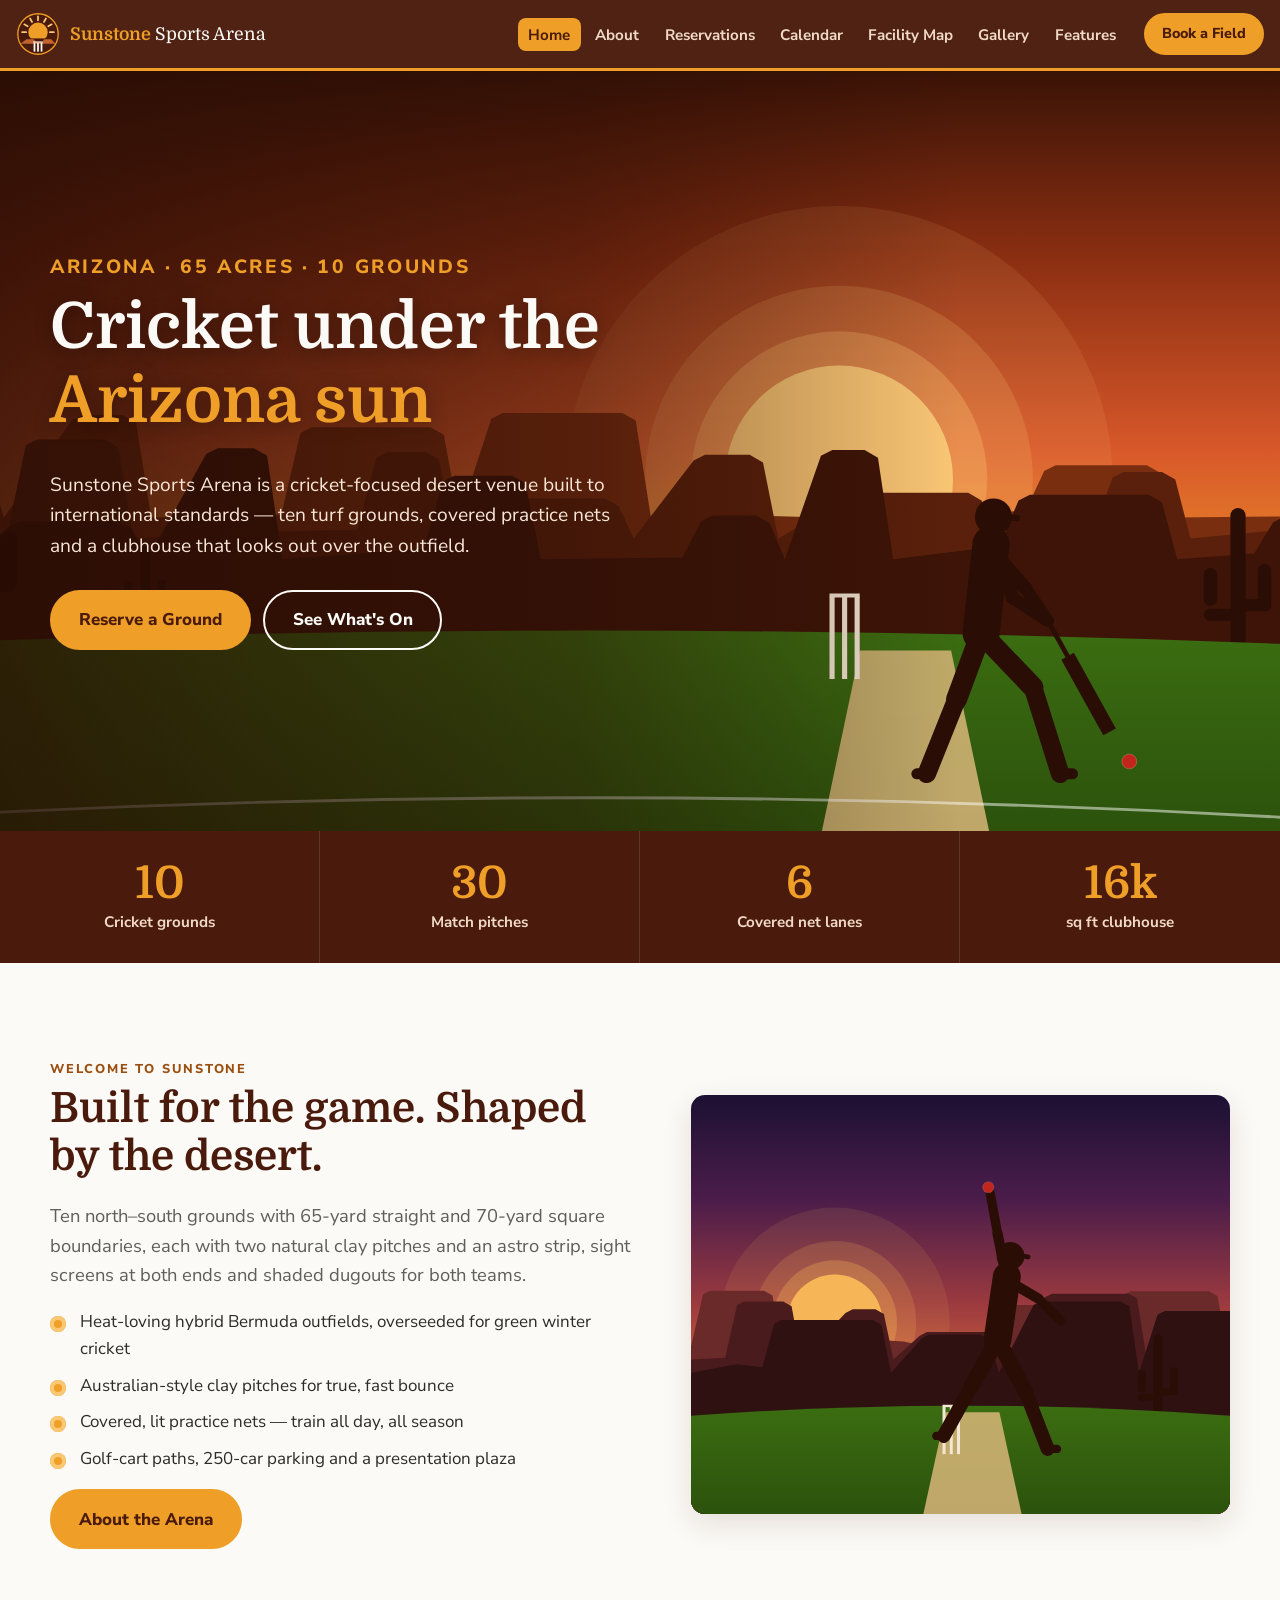
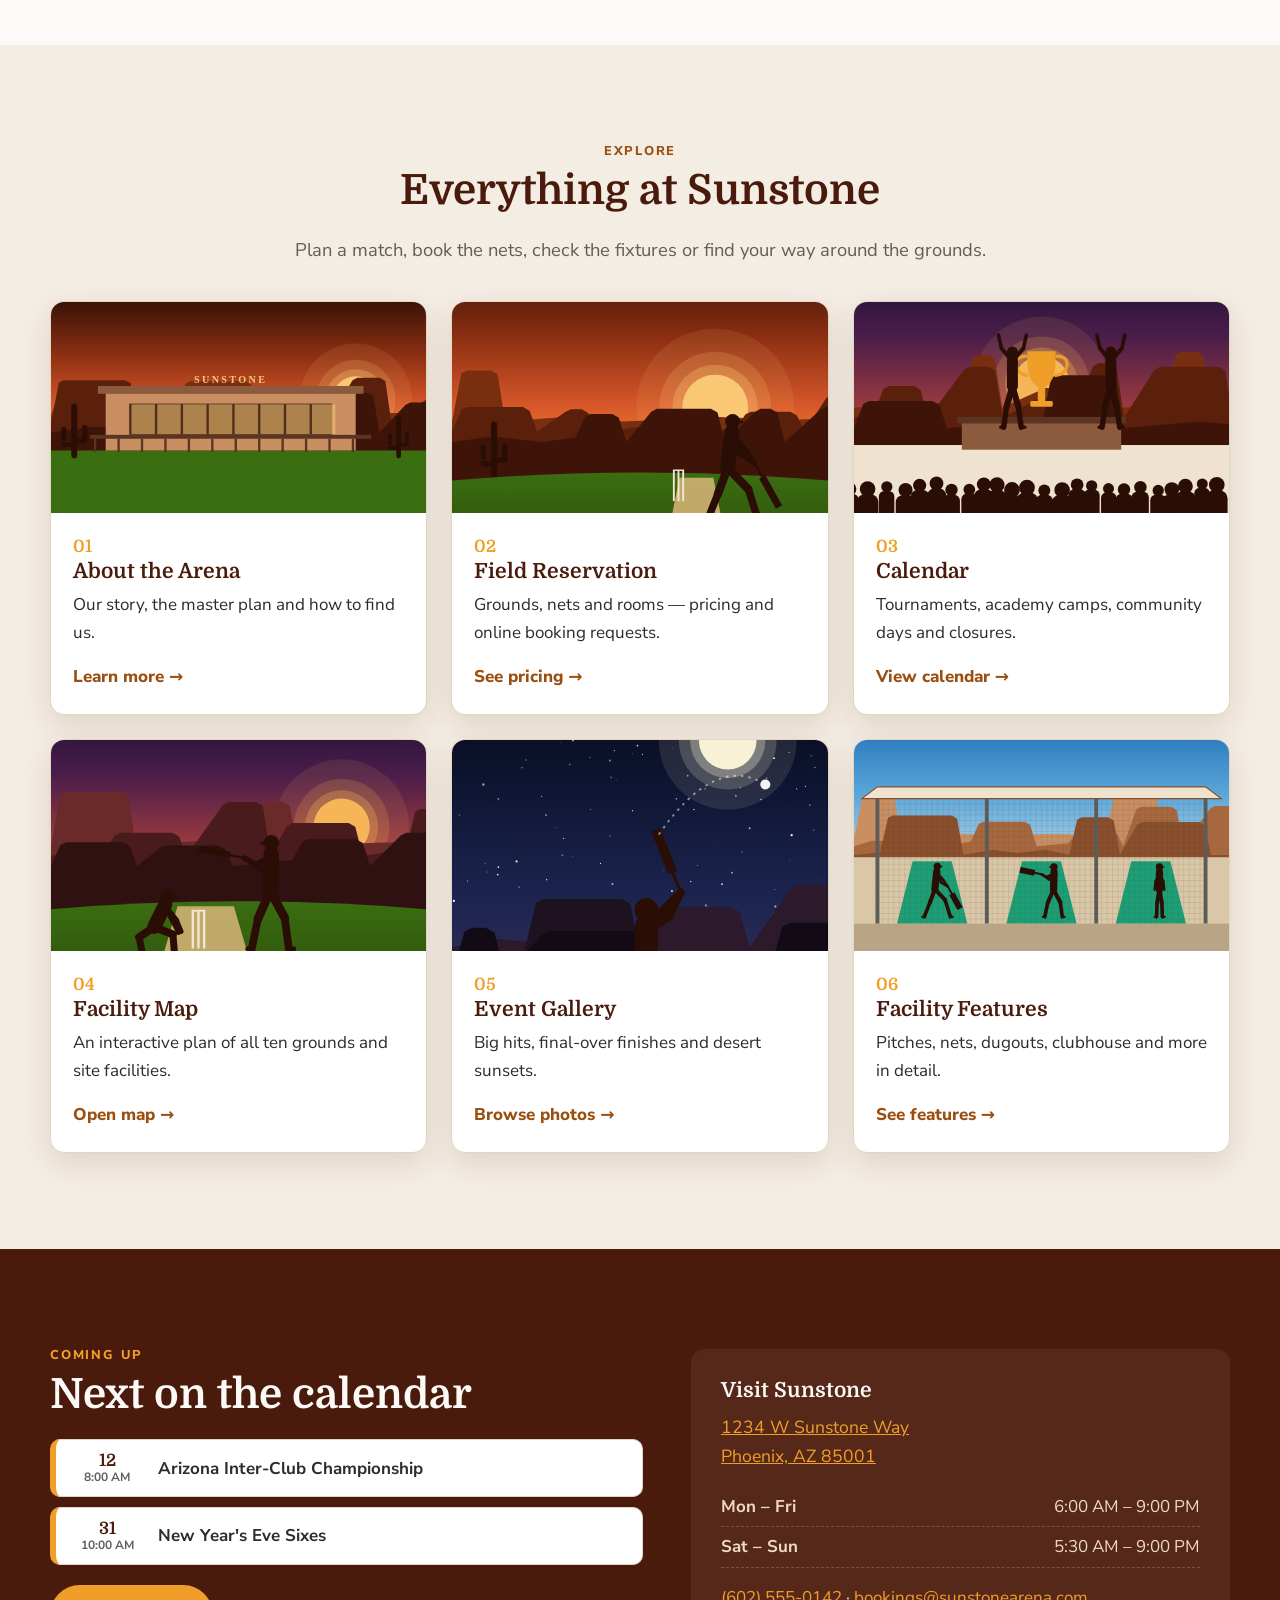
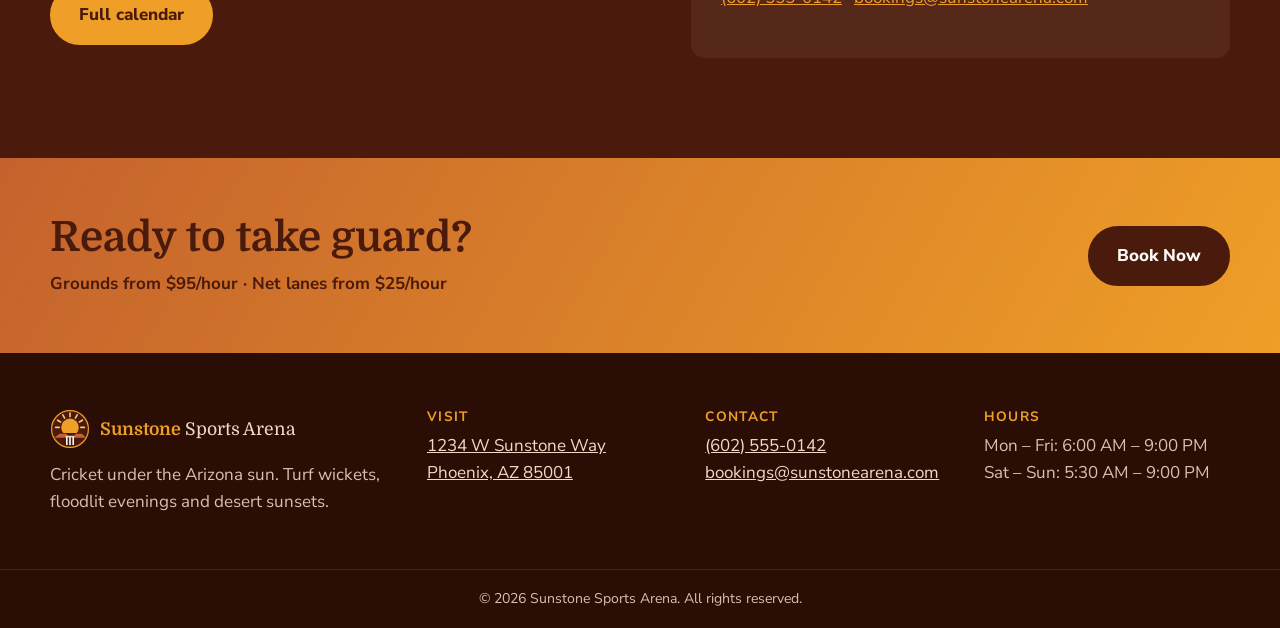
==== index.html @ adb74327 "Build Sunstone Sports Arena website Static multi-page site with a classic Arizona theme and cricket " ====
<!doctype html>
<html lang="en">
<head>
  <meta charset="utf-8">
  <meta name="viewport" content="width=device-width, initial-scale=1">
  <title>Sunstone Sports Arena | Cricket in Arizona</title>
  <meta name="description" content="Sunstone Sports Arena — a 65-acre, cricket-focused sports venue in Arizona with ten grounds, covered practice nets and a desert-modern clubhouse.">
  <link rel="icon" href="images/logo.svg" type="image/svg+xml">
  <link rel="preconnect" href="https://fonts.googleapis.com">
  <link rel="preconnect" href="https://fonts.gstatic.com" crossorigin>
  <link href="https://fonts.googleapis.com/css2?family=Domine:wght@400..700&family=Nunito+Sans:wght@400;600;700;800&display=swap" rel="stylesheet">
  <link rel="stylesheet" href="css/styles.css">
</head>
<body>
  <header id="site-header"></header>

  <main>
    <section class="hero">
      <img class="hero-art" src="images/hero-batter.svg" alt="A batter plays a cover drive at sunset in front of Arizona mesas and saguaro cacti">
      <div class="container">
        <p class="eyebrow" style="color:var(--sun)">Arizona · 65 acres · 10 grounds</p>
        <h1>Cricket under the <span>Arizona sun</span></h1>
        <p>Sunstone Sports Arena is a cricket-focused desert venue built to international standards — ten turf grounds, covered practice nets and a clubhouse that looks out over the outfield.</p>
        <div class="actions">
          <a class="btn" href="reservations.html#book">Reserve a Ground</a>
          <a class="btn btn-outline" href="calendar.html">See What's On</a>
        </div>
      </div>
    </section>

    <div class="stats">
      <div class="stat"><b>10</b><span>Cricket grounds</span></div>
      <div class="stat"><b>30</b><span>Match pitches</span></div>
      <div class="stat"><b>6</b><span>Covered net lanes</span></div>
      <div class="stat"><b>16k</b><span>sq ft clubhouse</span></div>
    </div>

    <section class="section">
      <div class="container split">
        <div class="reveal">
          <p class="eyebrow">Welcome to Sunstone</p>
          <h2>Built for the game. Shaped by the desert.</h2>
          <p class="lead">Ten north–south grounds with 65-yard straight and 70-yard square boundaries, each with two natural clay pitches and an astro strip, sight screens at both ends and shaded dugouts for both teams.</p>
          <ul class="checklist">
            <li>Heat-loving hybrid Bermuda outfields, overseeded for green winter cricket</li>
            <li>Australian-style clay pitches for true, fast bounce</li>
            <li>Covered, lit practice nets — train all day, all season</li>
            <li>Golf-cart paths, 250-car parking and a presentation plaza</li>
          </ul>
          <a class="btn" href="about.html">About the Arena</a>
        </div>
        <img class="rounded-art reveal" src="images/bowler.svg" alt="A fast bowler at the point of delivery against a desert dusk sky">
      </div>
    </section>

    <section class="section alt">
      <div class="container">
        <div class="center">
          <p class="eyebrow">Explore</p>
          <h2>Everything at Sunstone</h2>
          <p class="lead">Plan a match, book the nets, check the fixtures or find your way around the grounds.</p>
        </div>
        <div class="grid grid-3" style="margin-top:36px">
          <a class="card module-card reveal" href="about.html">
            <img class="thumb" src="images/gallery/clubhouse.svg" alt="">
            <div class="body"><span class="num">01</span><h3>About the Arena</h3><p>Our story, the master plan and how to find us.</p><span class="more">Learn more →</span></div>
          </a>
          <a class="card module-card reveal" href="reservations.html">
            <img class="thumb" src="images/gallery/cover-drive.svg" alt="">
            <div class="body"><span class="num">02</span><h3>Field Reservation</h3><p>Grounds, nets and rooms — pricing and online booking requests.</p><span class="more">See pricing →</span></div>
          </a>
          <a class="card module-card reveal" href="calendar.html">
            <img class="thumb" src="images/gallery/trophy.svg" alt="">
            <div class="body"><span class="num">03</span><h3>Calendar</h3><p>Tournaments, academy camps, community days and closures.</p><span class="more">View calendar →</span></div>
          </a>
          <a class="card module-card reveal" href="map.html">
            <img class="thumb" src="images/gallery/keeper.svg" alt="">
            <div class="body"><span class="num">04</span><h3>Facility Map</h3><p>An interactive plan of all ten grounds and site facilities.</p><span class="more">Open map →</span></div>
          </a>
          <a class="card module-card reveal" href="gallery.html">
            <img class="thumb" src="images/gallery/moonlight-six.svg" alt="" style="object-position:center 30%">
            <div class="body"><span class="num">05</span><h3>Event Gallery</h3><p>Big hits, final-over finishes and desert sunsets.</p><span class="more">Browse photos →</span></div>
          </a>
          <a class="card module-card reveal" href="features.html">
            <img class="thumb" src="images/gallery/nets.svg" alt="">
            <div class="body"><span class="num">06</span><h3>Facility Features</h3><p>Pitches, nets, dugouts, clubhouse and more in detail.</p><span class="more">See features →</span></div>
          </a>
        </div>
      </div>
    </section>

    <section class="section dark">
      <div class="container split">
        <div>
          <p class="eyebrow">Coming up</p>
          <h2>Next on the calendar</h2>
          <ul class="event-list" id="upcoming"></ul>
          <p style="margin-top:20px"><a class="btn" href="calendar.html">Full calendar</a></p>
        </div>
        <div class="info-panel" style="background:rgba(255,255,255,.06)">
          <h3>Visit Sunstone</h3>
          <address><a data-site-href="maps" target="_blank" rel="noopener"><span data-site="street"></span><br><span data-site="cityline"></span></a></address>
          <dl data-site="hours"></dl>
          <p style="margin-top:16px"><a data-site-href="phone"><span data-site="phone"></span></a> · <a data-site-href="email"><span data-site="email"></span></a></p>
        </div>
      </div>
    </section>

    <section class="cta-band">
      <div class="container">
        <div><h2>Ready to take guard?</h2><p style="margin:0;font-weight:700">Grounds from $95/hour · Net lanes from $25/hour</p></div>
        <a class="btn" href="reservations.html#book">Book Now</a>
      </div>
    </section>
  </main>

  <footer id="site-footer"></footer>
  <script src="js/site-config.js"></script>
  <script src="js/main.js"></script>
  <script>
    (function () {
      const ul = document.getElementById("upcoming");
      const today = new Date(); today.setHours(0, 0, 0, 0);
      const fmt = (d) => d.toLocaleDateString("en-US", { month: "short" });
      SUNSTONE.events
        .map((e) => ({ ...e, d: new Date(e.date + "T00:00:00") }))
        .filter((e) => e.d >= today && e.type !== "maintenance")
        .sort((a, b) => a.d - b.d)
        .slice(0, 4)
        .forEach((e) => {
          const li = document.createElement("li");
          li.innerHTML = `<div class="date">${e.d.getDate()}<small>${fmt(e.d)}</small></div><div><strong></strong><br><small></small></div>`;
          li.querySelector("strong").textContent = e.title;
          li.querySelector("small:last-child").textContent = e.time;
          ul.appendChild(li);
        });
      if (!ul.children.length) ul.innerHTML = "<li>New fixtures coming soon.</li>";
    })();
  </script>
</body>
</html>
---- css/styles.css ----
/* Sunstone Sports Arena — classic Arizona theme (palette from the master plan) */
:root {
  --adobe: #4A1B0C;      /* deep terracotta */
  --rust: #9A4F10;
  --clay: #C4622D;
  --sun: #EF9F27;        /* desert amber */
  --sun-soft: #FAC775;
  --sand: #F4EDE3;
  --paper: #FBFAF6;
  --line: #E3D5C3;
  --sage: #3B6D11;       /* outfield green */
  --sage-soft: #EAF3DE;
  --turq: #1D9E75;       /* astro / turquoise */
  --sky: #185FA5;
  --ink: #2C2C2A;
  --muted: #5F5E5A;
  --radius: 14px;
  --shadow: 0 10px 30px rgba(74, 27, 12, .12);
  --serif: "Domine", Georgia, serif;
  --sans: "Nunito Sans", system-ui, -apple-system, "Segoe UI", Arial, sans-serif;
}

*, *::before, *::after { box-sizing: border-box; }
html { scroll-behavior: smooth; }
body { margin: 0; font-family: var(--sans); color: var(--ink); background: var(--paper); line-height: 1.6; font-size: 17px; }
img, svg { max-width: 100%; display: block; }
a { color: var(--rust); }
h1, h2, h3, h4 { font-family: var(--serif); color: var(--adobe); line-height: 1.15; margin: 0 0 .5em; }
h1 { font-size: clamp(2.2rem, 5vw, 4rem); }
h2 { font-size: clamp(1.8rem, 3.4vw, 2.6rem); }
h3 { font-size: 1.3rem; }
p { margin: 0 0 1em; }
.sr-only { position: absolute; width: 1px; height: 1px; overflow: hidden; clip: rect(0 0 0 0); white-space: nowrap; }
.container { width: min(1180px, 100% - 32px); margin-inline: auto; }
.section { padding: clamp(56px, 8vw, 96px) 0; }
.section.alt { background: var(--sand); }
.section.dark { background: var(--adobe); color: #F1D9C7; }
.section.dark h2, .section.dark h3 { color: var(--paper); }
.eyebrow { font-weight: 800; letter-spacing: .14em; text-transform: uppercase; font-size: .8rem; color: var(--rust); margin-bottom: .4em; }
.dark .eyebrow { color: var(--sun); }
.lead { font-size: 1.15rem; color: var(--muted); max-width: 720px; }
.dark .lead { color: #F1D9C7; }
.center { text-align: center; }
.center .lead { margin-inline: auto; }

/* Buttons */
.btn { display: inline-block; background: var(--sun); color: var(--adobe); font-weight: 800; text-decoration: none; padding: .85em 1.6em; border-radius: 999px; border: 2px solid var(--sun); transition: transform .15s, background .15s; cursor: pointer; font: inherit; font-weight: 800; }
.btn:hover { transform: translateY(-2px); background: var(--sun-soft); }
.btn-outline { background: transparent; color: var(--paper); border-color: var(--paper); }
.btn-outline:hover { background: rgba(255,255,255,.12); }
.btn-sm { padding: .5em 1.1em; font-size: .9rem; }

/* Header */
#site-header { position: sticky; top: 0; z-index: 50; background: rgba(74, 27, 12, .97); backdrop-filter: blur(6px); border-bottom: 3px solid var(--sun); }
.nav-wrap { width: min(1280px, 100% - 32px); margin-inline: auto; display: flex; align-items: center; justify-content: space-between; gap: 16px; min-height: 68px; }
.brand { display: flex; align-items: center; gap: 10px; color: var(--paper); text-decoration: none; font-family: var(--serif); font-size: 1.1rem; white-space: nowrap; }
.brand strong { color: var(--sun); }
#site-nav { display: flex; align-items: center; gap: 18px; }
#site-nav ul { list-style: none; display: flex; gap: 4px; margin: 0; padding: 0; }
#site-nav ul a { color: #F1D9C7; text-decoration: none; font-weight: 700; font-size: .95rem; padding: .45em .7em; border-radius: 8px; }
#site-nav ul a:hover, #site-nav ul a[aria-current="page"] { color: var(--adobe); background: var(--sun); }
.nav-toggle { display: none; background: none; border: 0; padding: 8px; cursor: pointer; }
.nav-toggle .bar { display: block; width: 26px; height: 3px; background: var(--paper); margin: 5px 0; border-radius: 2px; }
@media (max-width: 1080px) {
  .nav-toggle { display: block; }
  #site-nav { display: none; position: absolute; top: 100%; left: 0; right: 0; background: var(--adobe); flex-direction: column; align-items: stretch; padding: 12px 16px 20px; border-bottom: 3px solid var(--sun); }
  #site-header.open #site-nav { display: flex; }
  #site-nav ul { flex-direction: column; }
  #site-nav ul a { display: block; padding: .7em .8em; }
}

/* Hero */
.hero { position: relative; overflow: hidden; color: var(--paper); min-height: min(88vh, 760px); display: flex; align-items: center; }
.hero-art { position: absolute; inset: 0; width: 100%; height: 100%; object-fit: cover; object-position: 70% 75%; }
.hero::after { content: ""; position: absolute; inset: 0; background: linear-gradient(90deg, rgba(40,12,4,.78) 0%, rgba(40,12,4,.45) 45%, rgba(40,12,4,0) 75%); }
.hero .container { position: relative; z-index: 2; padding: 80px 0; }
.hero h1 { color: var(--paper); max-width: 640px; text-shadow: 0 3px 18px rgba(0,0,0,.35); }
.hero h1 span { color: var(--sun); }
.hero p { font-size: 1.2rem; max-width: 560px; color: #F8E6D6; }
.hero .actions { display: flex; flex-wrap: wrap; gap: 12px; margin-top: 28px; }
.page-hero { position: relative; color: var(--paper); padding: 72px 0 64px; background: linear-gradient(180deg, #3a1306 0%, #7a2e10 55%, #C4622D 100%); overflow: hidden; }
.page-hero h1 { color: var(--paper); }
.page-hero p { color: #F8E6D6; max-width: 680px; font-size: 1.1rem; }
.page-hero .mesa { position: absolute; bottom: -1px; left: 0; width: 100%; height: 70px; }
.page-hero .container { position: relative; z-index: 1; }

/* Stats strip */
.stats { display: grid; grid-template-columns: repeat(4, 1fr); gap: 0; background: var(--adobe); }
.stat { padding: 28px 16px; text-align: center; border-right: 1px solid rgba(255,255,255,.12); }
.stat:last-child { border-right: 0; }
.stat b { display: block; font-family: var(--serif); font-size: clamp(1.8rem, 4vw, 2.8rem); color: var(--sun); line-height: 1.1; }
.stat span { color: #F1D9C7; font-weight: 700; font-size: .95rem; }
@media (max-width: 700px) { .stats { grid-template-columns: repeat(2, 1fr); } .stat:nth-child(2) { border-right: 0; } .stat { border-bottom: 1px solid rgba(255,255,255,.12); } }

/* Cards & grids */
.grid { display: grid; gap: 24px; }
.grid-2 { grid-template-columns: repeat(2, 1fr); }
.grid-3 { grid-template-columns: repeat(3, 1fr); }
.grid-4 { grid-template-columns: repeat(4, 1fr); }
@media (max-width: 960px) { .grid-3, .grid-4 { grid-template-columns: repeat(2, 1fr); } }
@media (max-width: 640px) { .grid-2, .grid-3, .grid-4 { grid-template-columns: 1fr; } }
.card { background: #fff; border: 1px solid var(--line); border-radius: var(--radius); padding: 26px; box-shadow: var(--shadow); }
.card h3 { margin-bottom: .35em; }
.card p:last-child { margin-bottom: 0; }
.card .icon { width: 52px; height: 52px; border-radius: 12px; background: var(--sand); display: grid; place-items: center; margin-bottom: 14px; color: var(--rust); }
.card .icon svg { width: 28px; height: 28px; }
.module-card { text-decoration: none; color: inherit; display: flex; flex-direction: column; transition: transform .2s, box-shadow .2s; overflow: hidden; padding: 0; }
.module-card:hover { transform: translateY(-4px); box-shadow: 0 16px 36px rgba(74,27,12,.2); }
.module-card .thumb { aspect-ratio: 16/9; width: 100%; object-fit: cover; background: var(--sand); }
.module-card .body { padding: 20px 22px 24px; }
.module-card .num { font-family: var(--serif); color: var(--sun); font-weight: 700; }
.module-card .more { font-weight: 800; color: var(--rust); }
.split { display: grid; grid-template-columns: 1.1fr 1fr; gap: 48px; align-items: center; }
@media (max-width: 860px) { .split { grid-template-columns: 1fr; } }
.rounded-art { border-radius: var(--radius); box-shadow: var(--shadow); width: 100%; }
.checklist { list-style: none; padding: 0; margin: 0 0 1em; }
.checklist li { padding-left: 30px; position: relative; margin-bottom: .55em; }
.checklist li::before { content: ""; position: absolute; left: 0; top: .45em; width: 16px; height: 16px; border-radius: 50%; background: var(--sun); box-shadow: inset 0 0 0 4px var(--sun-soft); }
.tag { display: inline-block; font-size: .78rem; font-weight: 800; padding: .2em .7em; border-radius: 999px; background: var(--sand); color: var(--rust); }

/* About */
.info-panel { background: var(--adobe); color: #F1D9C7; border-radius: var(--radius); padding: 30px; }
.info-panel h3 { color: var(--paper); }
.info-panel a { color: var(--sun); }
.info-panel address { font-style: normal; font-size: 1.1rem; color: var(--paper); margin-bottom: 1em; }
.info-panel dl { margin: 0; }
.info-panel dl div { display: flex; justify-content: space-between; gap: 12px; border-bottom: 1px dashed rgba(255,255,255,.2); padding: 6px 0; }
.info-panel dt { font-weight: 700; }
.info-panel dd { margin: 0; }
.map-embed { width: 100%; height: 360px; border: 0; border-radius: var(--radius); box-shadow: var(--shadow); background: var(--sand); }
.timeline { border-left: 3px solid var(--sun); padding-left: 24px; margin: 0; list-style: none; }
.timeline li { position: relative; margin-bottom: 18px; }
.timeline li::before { content: ""; position: absolute; left: -33px; top: 6px; width: 15px; height: 15px; border-radius: 50%; background: var(--adobe); border: 3px solid var(--sun); }

/* Pricing & tables */
.table-wrap { overflow-x: auto; border-radius: var(--radius); box-shadow: var(--shadow); }
table.pricing { width: 100%; border-collapse: collapse; background: #fff; min-width: 620px; }
.pricing th { background: var(--adobe); color: var(--paper); text-align: left; padding: 14px 16px; font-size: .95rem; }
.pricing td { padding: 14px 16px; border-bottom: 1px solid var(--line); vertical-align: top; }
.pricing tr:nth-child(even) td { background: var(--sand); }
.pricing .price { font-family: var(--serif); font-weight: 700; color: var(--adobe); white-space: nowrap; }
.pricing small { color: var(--muted); display: block; }
.package { display: flex; flex-direction: column; }
.package .price-big { font-family: var(--serif); font-size: 2.4rem; color: var(--adobe); font-weight: 700; }
.package.featured { background: var(--adobe); color: #F1D9C7; border-color: var(--adobe); }
.package.featured h3, .package.featured .price-big { color: var(--sun); }
.note { font-size: .92rem; color: var(--muted); }

/* Forms */
.form { display: grid; gap: 16px; }
.form .row { display: grid; grid-template-columns: 1fr 1fr; gap: 16px; }
@media (max-width: 600px) { .form .row { grid-template-columns: 1fr; } }
.form label { font-weight: 700; font-size: .92rem; display: block; margin-bottom: 4px; }
.form input, .form select, .form textarea { width: 100%; font: inherit; padding: .7em .8em; border: 1.5px solid var(--line); border-radius: 10px; background: #fff; color: var(--ink); }
.form input:focus, .form select:focus, .form textarea:focus { outline: 3px solid var(--sun-soft); border-color: var(--sun); }
.checks { display: grid; grid-template-columns: 1fr 1fr; gap: 6px 16px; }
@media (max-width: 600px) { .checks { grid-template-columns: 1fr; } }
.checks label { font-weight: 600; display: flex; gap: 8px; align-items: center; margin: 0; }
.checks input { width: auto; }
.quote { position: sticky; top: 92px; }
.quote .line { display: flex; justify-content: space-between; gap: 12px; padding: 6px 0; border-bottom: 1px dashed rgba(255,255,255,.2); }
.quote .total { font-family: var(--serif); font-size: 2rem; color: var(--sun); margin-top: 10px; }
.alert { padding: 14px 18px; border-radius: 10px; background: var(--sage-soft); border: 1px solid #b9d69a; color: #24440a; font-weight: 600; }
.alert.error { background: #fde8e1; border-color: #f0b3a0; color: #7a1f05; }
.book-layout { display: grid; grid-template-columns: 1.6fr 1fr; gap: 32px; align-items: start; }
@media (max-width: 900px) { .book-layout { grid-template-columns: 1fr; } .quote { position: static; } }

/* Calendar */
.cal-head { display: flex; align-items: center; justify-content: space-between; gap: 12px; margin-bottom: 16px; flex-wrap: wrap; }
.cal-head h2 { margin: 0; }
.cal-nav { display: flex; gap: 8px; }
.cal-nav button { background: var(--adobe); color: var(--paper); border: 0; border-radius: 10px; padding: .55em 1em; font: inherit; font-weight: 800; cursor: pointer; }
.cal-nav button:hover { background: var(--rust); }
.cal-grid { display: grid; grid-template-columns: repeat(7, minmax(0, 1fr)); gap: 6px; }
.cal-dow { font-weight: 800; text-align: center; font-size: .82rem; color: var(--rust); text-transform: uppercase; letter-spacing: .06em; padding: 6px 0; }
.cal-day { min-width: 0; min-height: 108px; background: #fff; border: 1px solid var(--line); border-radius: 10px; padding: 6px; display: flex; flex-direction: column; gap: 4px; cursor: pointer; text-align: left; font: inherit; color: inherit; }
.cal-day:hover { border-color: var(--sun); }
.cal-day.other { background: transparent; border-style: dashed; opacity: .45; }
.cal-day.today { outline: 3px solid var(--sun); }
.cal-day.selected { background: var(--sand); border-color: var(--rust); }
.cal-day .d { font-weight: 800; font-size: .9rem; }
.ev { font-size: .74rem; line-height: 1.25; padding: 2px 6px; border-radius: 6px; color: #fff; overflow: hidden; text-overflow: ellipsis; white-space: nowrap; }
.ev.tournament { background: var(--clay); }
.ev.academy { background: var(--sky); }
.ev.community { background: var(--sage); }
.ev.maintenance { background: #6b6a66; }
.ev.booking { background: var(--turq); }
.legend { display: flex; flex-wrap: wrap; gap: 14px; margin: 14px 0 0; font-size: .9rem; font-weight: 700; }
.legend span { display: inline-flex; align-items: center; gap: 6px; }
.legend i { width: 14px; height: 14px; border-radius: 4px; display: inline-block; }
.day-detail { margin-top: 24px; }
.event-list { list-style: none; padding: 0; margin: 0; display: grid; gap: 10px; }
.event-list li { display: flex; gap: 14px; align-items: center; background: #fff; border: 1px solid var(--line); border-left: 6px solid var(--sun); border-radius: 10px; padding: 12px 14px; }
.event-list .date { font-family: var(--serif); font-weight: 700; color: var(--adobe); min-width: 74px; text-align: center; line-height: 1.1; }
.event-list .date small { display: block; font-family: var(--sans); color: var(--muted); font-weight: 700; font-size: .75rem; text-transform: uppercase; }
@media (max-width: 700px) {
  .cal-day { min-height: 64px; }
  .cal-day .ev { font-size: 0; padding: 0; height: 7px; width: 7px; border-radius: 50%; display: inline-block; }
  .cal-day { flex-direction: row; flex-wrap: wrap; align-content: flex-start; }
  .cal-day .d { width: 100%; }
}

/* Facility map */
.map-layout { display: grid; grid-template-columns: 1fr 340px; gap: 28px; align-items: start; }
@media (max-width: 960px) { .map-layout { grid-template-columns: 1fr; } }
.site-map { background: #fff; border-radius: var(--radius); box-shadow: var(--shadow); padding: 12px; }
.site-map svg { width: 100%; height: auto; }
.site-map .hot { cursor: pointer; transition: opacity .15s, filter .15s; }
.site-map .hot:hover, .site-map .hot.active { filter: drop-shadow(0 0 4px #EF9F27) brightness(1.12); }
.map-filters { display: flex; flex-wrap: wrap; gap: 8px; margin-bottom: 14px; }
.map-filters button { font: inherit; font-weight: 700; font-size: .88rem; border: 1.5px solid var(--line); background: #fff; border-radius: 999px; padding: .35em .9em; cursor: pointer; }
.map-filters button.on { background: var(--adobe); color: var(--paper); border-color: var(--adobe); }
.map-info h3 { margin-top: 0; }
.map-legend { list-style: none; padding: 0; margin: 0; display: grid; gap: 6px; font-size: .92rem; }
.map-legend li { display: flex; gap: 10px; align-items: center; }
.map-legend i { width: 26px; height: 16px; border-radius: 4px; flex: none; border: 1px solid rgba(0,0,0,.15); }

/* Gallery */
.filter-bar { display: flex; flex-wrap: wrap; gap: 8px; justify-content: center; margin-bottom: 28px; }
.filter-bar button { font: inherit; font-weight: 800; border: 2px solid var(--adobe); background: transparent; color: var(--adobe); border-radius: 999px; padding: .45em 1.1em; cursor: pointer; }
.filter-bar button.on, .filter-bar button:hover { background: var(--adobe); color: var(--paper); }
.gallery { columns: 3 280px; column-gap: 18px; }
.gallery figure { break-inside: avoid; margin: 0 0 18px; border-radius: var(--radius); overflow: hidden; background: #fff; box-shadow: var(--shadow); cursor: zoom-in; position: relative; }
.gallery figure[hidden] { display: none; }
.gallery img { width: 100%; height: auto; transition: transform .35s; }
.gallery figure:hover img { transform: scale(1.04); }
.gallery figcaption { padding: 12px 14px; font-weight: 700; font-size: .95rem; }
.gallery figcaption small { display: block; font-weight: 600; color: var(--muted); }
.lightbox { position: fixed; inset: 0; background: rgba(20, 6, 2, .92); display: none; align-items: center; justify-content: center; z-index: 100; padding: 24px; }
.lightbox.open { display: flex; }
.lightbox figure { margin: 0; max-width: min(1100px, 100%); }
.lightbox img { max-height: 78vh; width: auto; margin: 0 auto; border-radius: 10px; }
.lightbox figcaption { color: var(--paper); text-align: center; margin-top: 12px; font-weight: 700; }
.lightbox button { position: absolute; background: rgba(255,255,255,.12); color: #fff; border: 0; width: 48px; height: 48px; border-radius: 50%; font-size: 1.6rem; cursor: pointer; }
.lightbox button:hover { background: var(--sun); color: var(--adobe); }
.lb-close { top: 18px; right: 18px; }
.lb-prev { left: 18px; top: 50%; transform: translateY(-50%); }
.lb-next { right: 18px; top: 50%; transform: translateY(-50%); }

/* Features */
.feature-row { display: grid; grid-template-columns: 1fr 1fr; gap: 44px; align-items: center; padding: 40px 0; border-bottom: 1px solid var(--line); }
.feature-row:last-child { border-bottom: 0; }
.feature-row:nth-child(even) .feature-art { order: 2; }
@media (max-width: 860px) { .feature-row { grid-template-columns: 1fr; gap: 20px; } .feature-row:nth-child(even) .feature-art { order: 0; } }
.spec { display: grid; grid-template-columns: repeat(3, 1fr); gap: 10px; margin: 16px 0; }
.spec div { background: var(--sand); border-radius: 10px; padding: 10px 12px; }
.spec b { display: block; font-family: var(--serif); color: var(--adobe); font-size: 1.2rem; }
.spec span { font-size: .82rem; color: var(--muted); font-weight: 700; }
@media (max-width: 480px) { .spec { grid-template-columns: 1fr 1fr; } }

/* CTA band */
.cta-band { background: linear-gradient(120deg, var(--clay), var(--sun)); color: var(--adobe); padding: 56px 0; }
.cta-band h2 { color: var(--adobe); margin-bottom: .2em; }
.cta-band .container { display: flex; align-items: center; justify-content: space-between; gap: 24px; flex-wrap: wrap; }
.cta-band .btn { background: var(--adobe); color: var(--paper); border-color: var(--adobe); }

/* Footer */
#site-footer { background: #2a0e05; color: #d9bfae; padding-top: 56px; }
#site-footer h4 { color: var(--sun); font-family: var(--sans); text-transform: uppercase; letter-spacing: .1em; font-size: .85rem; }
#site-footer a { color: #F1D9C7; }
#site-footer address { font-style: normal; }
.footer-grid { display: grid; grid-template-columns: 1.4fr 1fr 1fr 1fr; gap: 32px; padding-bottom: 36px; }
.footer-grid .brand { margin-bottom: 12px; text-decoration: none; }
@media (max-width: 860px) { .footer-grid { grid-template-columns: 1fr 1fr; } }
@media (max-width: 520px) { .footer-grid { grid-template-columns: 1fr; } }
.footer-bottom { text-align: center; padding: 18px 16px; border-top: 1px solid rgba(255,255,255,.1); font-size: .88rem; }

/* Reveal animation */
.reveal { opacity: 0; transform: translateY(18px); transition: opacity .6s, transform .6s; }
.reveal.in { opacity: 1; transform: none; }
@media (prefers-reduced-motion: reduce) { .reveal { opacity: 1; transform: none; transition: none; } html { scroll-behavior: auto; } }

/* Light cards inside dark sections */
.section.dark .card, .event-list li { color: var(--ink); }
.section.dark .card h3 { color: var(--adobe); }
@media (max-width: 700px) {
  .hero::after { background: linear-gradient(180deg, rgba(40,12,4,.82) 0%, rgba(40,12,4,.6) 60%, rgba(40,12,4,.35) 100%); }
  .hero-art { object-position: 78% 80%; }
}
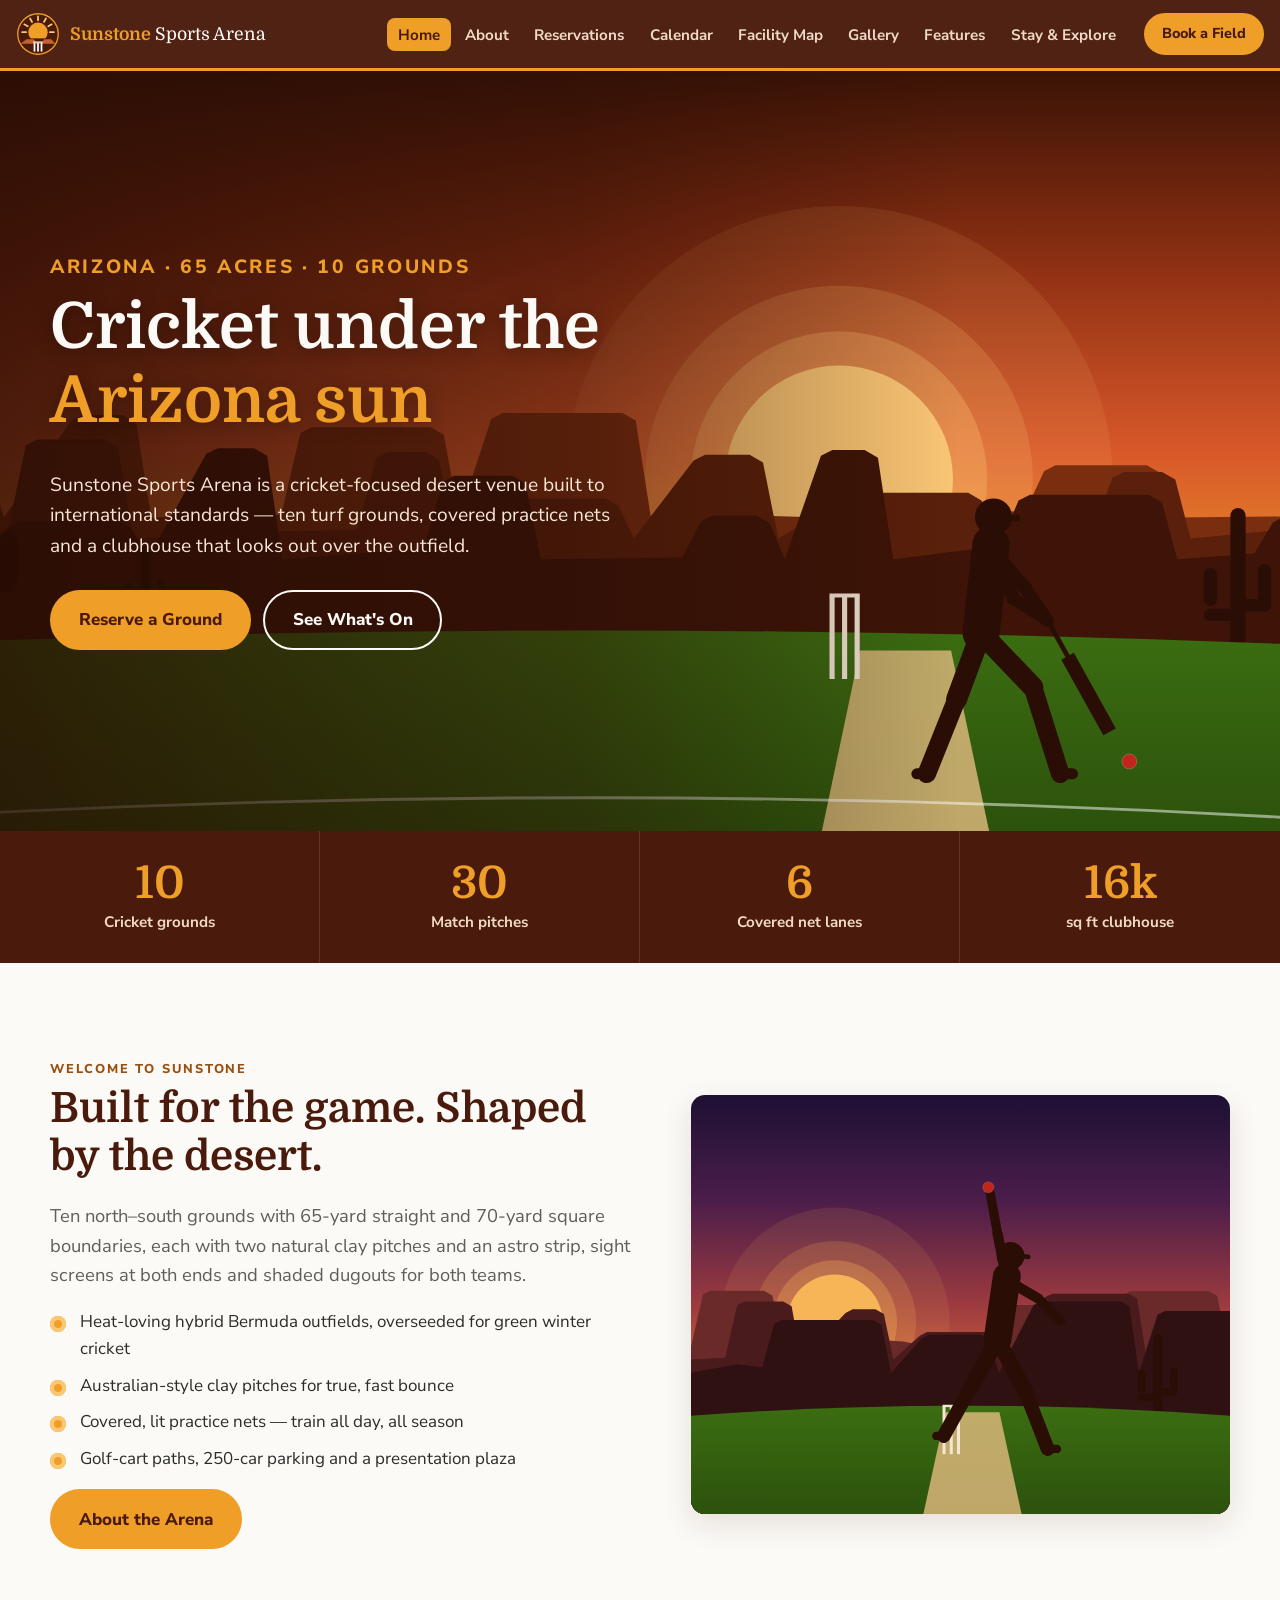
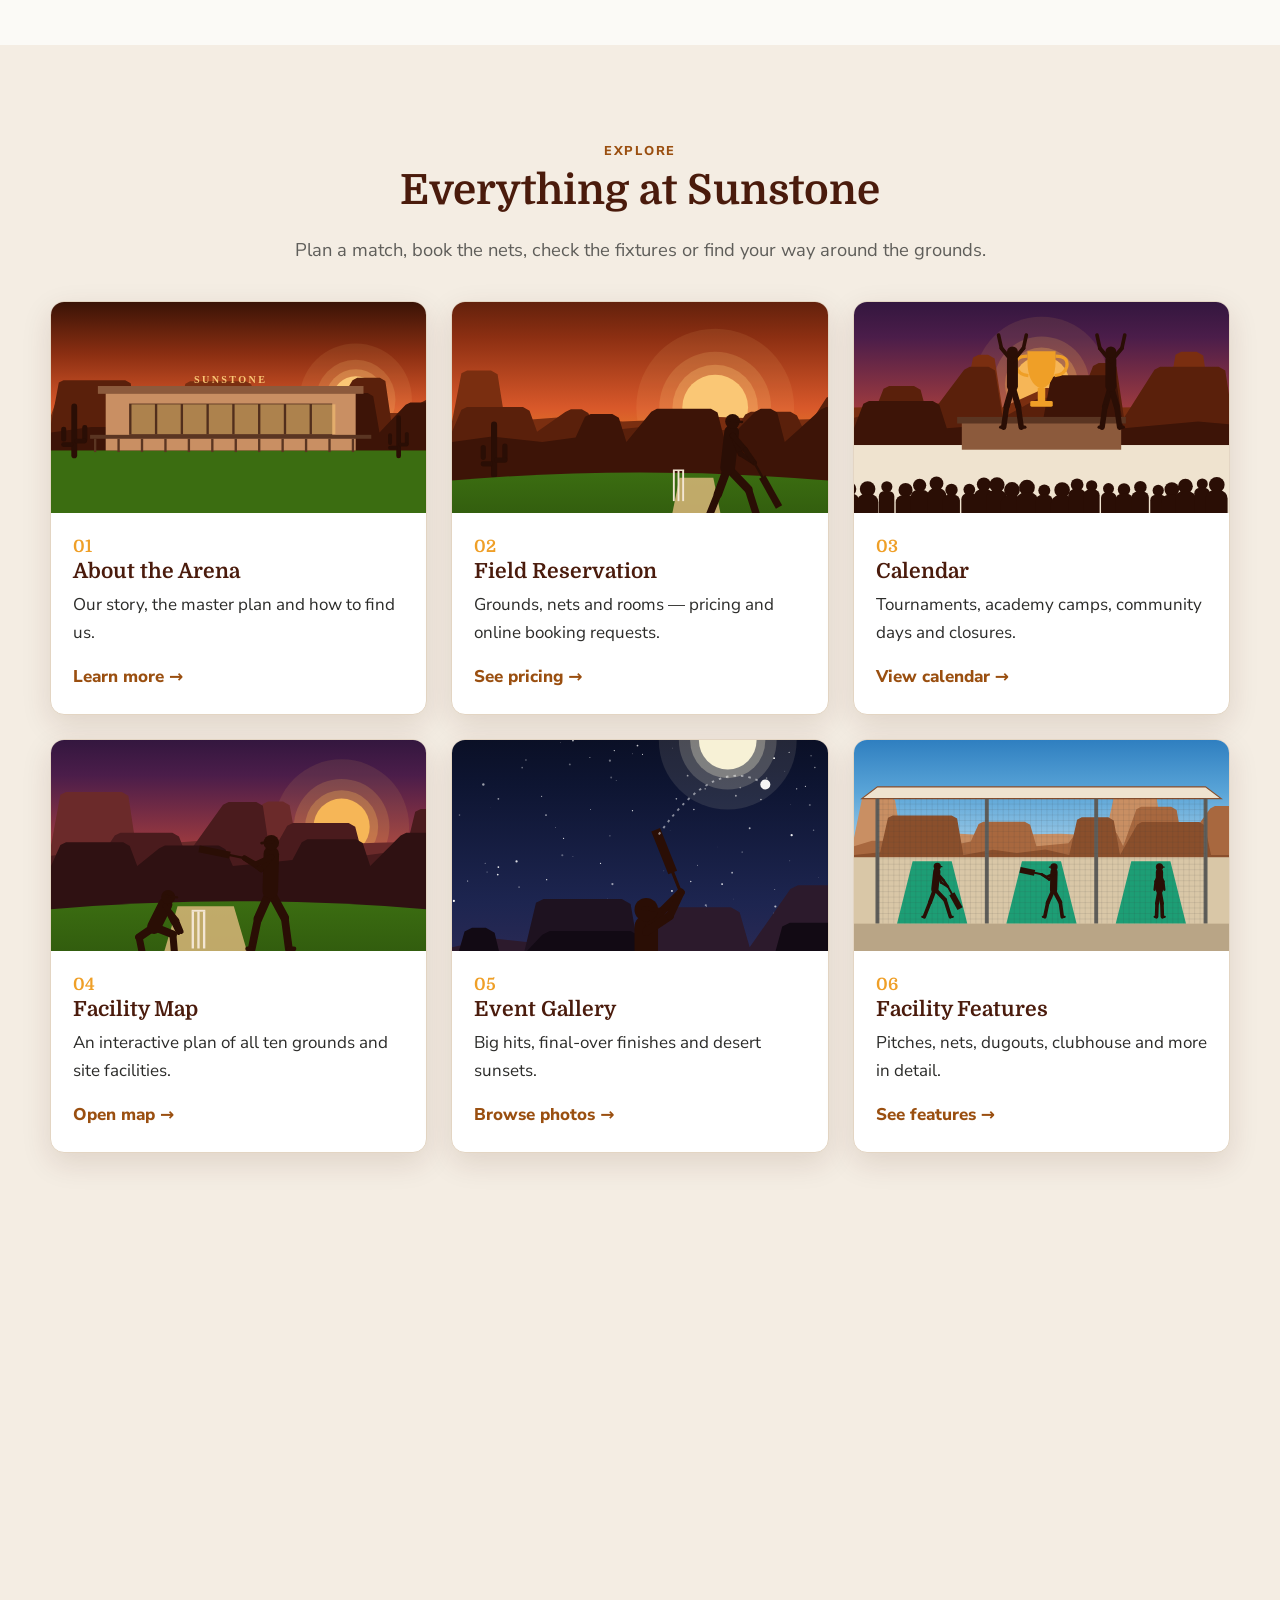
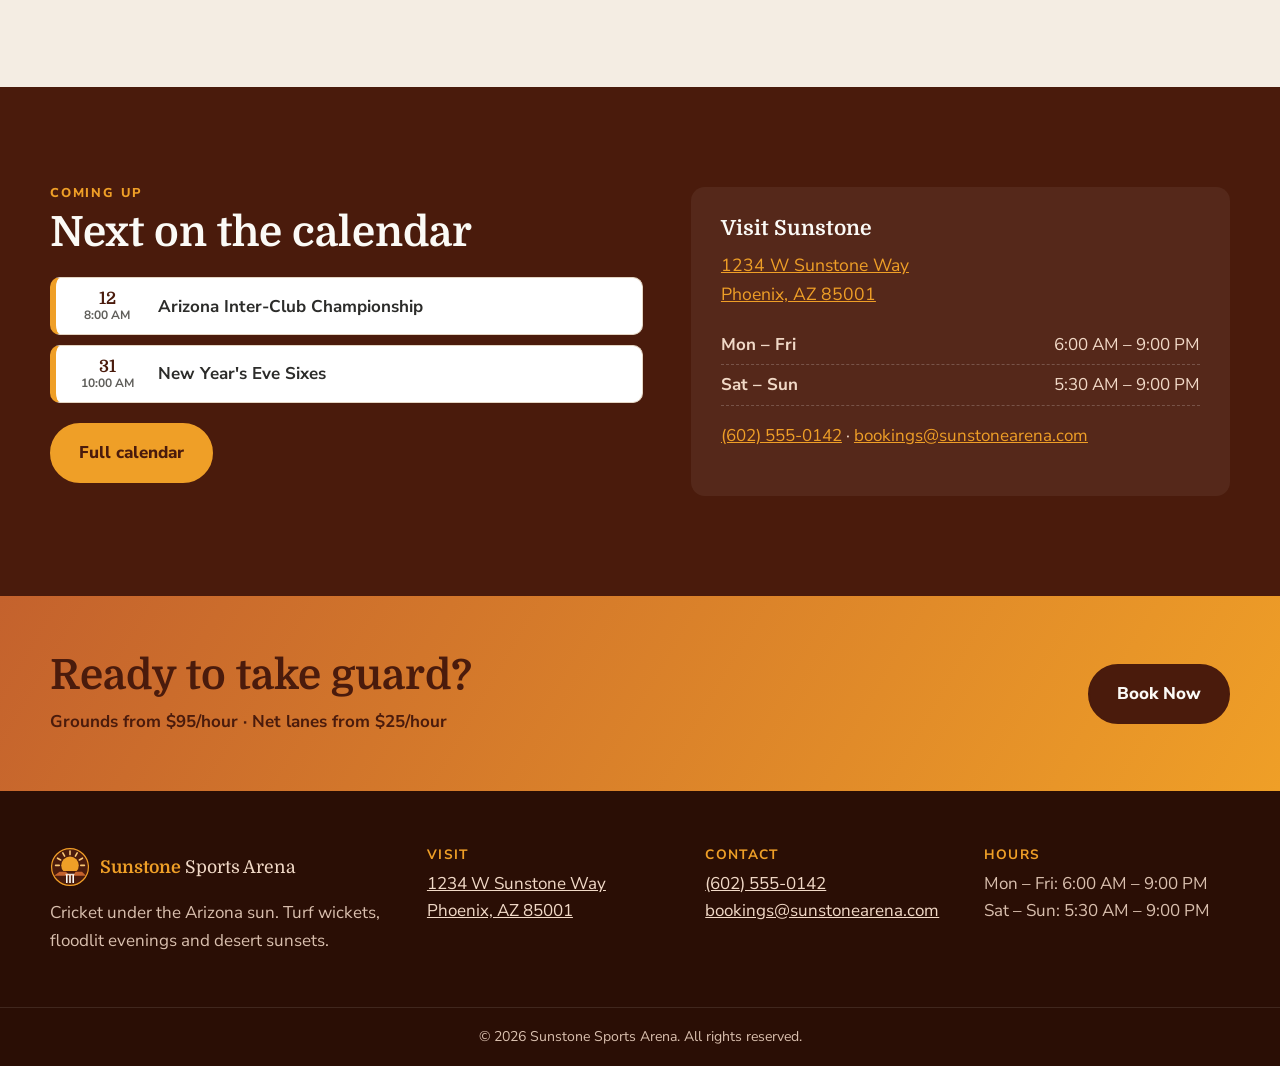
==== commit d936ec3a: "Add Stay & Explore module: hotels, resorts and sightseeing New travel.html page for visitors to the " ====
--- a/index.html
+++ b/index.html
@@ -5,6 +5,17 @@
   <meta name="viewport" content="width=device-width, initial-scale=1">
   <title>Sunstone Sports Arena | Cricket in Arizona</title>
   <meta name="description" content="Sunstone Sports Arena — a 65-acre, cricket-focused sports venue in Arizona with ten grounds, covered practice nets and a desert-modern clubhouse.">
+  <link rel="canonical" href="https://deepakkartha.github.io/SunstoneArena/">
+  <meta property="og:type" content="website">
+  <meta property="og:site_name" content="Sunstone Sports Arena">
+  <meta property="og:title" content="Sunstone Sports Arena | Cricket in Arizona">
+  <meta property="og:description" content="Sunstone Sports Arena — a 65-acre, cricket-focused sports venue in Arizona with ten grounds, covered practice nets and a desert-modern clubhouse.">
+  <meta property="og:url" content="https://deepakkartha.github.io/SunstoneArena/">
+  <meta property="og:image" content="https://deepakkartha.github.io/SunstoneArena/images/og-image.png">
+  <meta property="og:image:width" content="1200">
+  <meta property="og:image:height" content="630">
+  <meta name="twitter:card" content="summary_large_image">
+  <meta name="theme-color" content="#4A1B0C">
   <link rel="icon" href="images/logo.svg" type="image/svg+xml">
   <link rel="preconnect" href="https://fonts.googleapis.com">
   <link rel="preconnect" href="https://fonts.gstatic.com" crossorigin>
@@ -85,6 +96,10 @@
             <img class="thumb" src="images/gallery/nets.svg" alt="">
             <div class="body"><span class="num">06</span><h3>Facility Features</h3><p>Pitches, nets, dugouts, clubhouse and more in detail.</p><span class="more">See features →</span></div>
           </a>
+          <a class="card module-card reveal" href="travel.html">
+            <img class="thumb" src="images/gallery/clubhouse.svg" alt="" style="object-position:center 80%">
+            <div class="body"><span class="num">07</span><h3>Stay &amp; Explore</h3><p>Top-rated hotels and resorts, sightseeing tours and trip planning.</p><span class="more">Plan your stay →</span></div>
+          </a>
         </div>
       </div>
     </section>
--- a/css/styles.css
+++ b/css/styles.css
@@ -57,11 +57,11 @@
 .brand strong { color: var(--sun); }
 #site-nav { display: flex; align-items: center; gap: 18px; }
 #site-nav ul { list-style: none; display: flex; gap: 4px; margin: 0; padding: 0; }
-#site-nav ul a { color: #F1D9C7; text-decoration: none; font-weight: 700; font-size: .95rem; padding: .45em .7em; border-radius: 8px; }
+#site-nav ul a { color: #F1D9C7; text-decoration: none; font-weight: 700; font-size: .95rem; padding: .45em .7em; border-radius: 8px; white-space: nowrap; }
 #site-nav ul a:hover, #site-nav ul a[aria-current="page"] { color: var(--adobe); background: var(--sun); }
 .nav-toggle { display: none; background: none; border: 0; padding: 8px; cursor: pointer; }
 .nav-toggle .bar { display: block; width: 26px; height: 3px; background: var(--paper); margin: 5px 0; border-radius: 2px; }
-@media (max-width: 1080px) {
+@media (max-width: 1240px) {
   .nav-toggle { display: block; }
   #site-nav { display: none; position: absolute; top: 100%; left: 0; right: 0; background: var(--adobe); flex-direction: column; align-items: stretch; padding: 12px 16px 20px; border-bottom: 3px solid var(--sun); }
   #site-header.open #site-nav { display: flex; }
@@ -277,3 +277,25 @@
   .hero::after { background: linear-gradient(180deg, rgba(40,12,4,.82) 0%, rgba(40,12,4,.6) 60%, rgba(40,12,4,.35) 100%); }
   .hero-art { object-position: 78% 80%; }
 }
+
+/* Stay & Explore */
+.travel-controls { display: flex; flex-wrap: wrap; align-items: center; justify-content: space-between; gap: 12px; margin: 24px 0 18px; }
+.travel-controls .sort { font-weight: 700; display: flex; align-items: center; gap: 8px; }
+.travel-controls select { font: inherit; padding: .45em .7em; border: 1.5px solid var(--line); border-radius: 10px; background: #fff; }
+.hotel-list { list-style: none; padding: 0; margin: 0; display: grid; gap: 14px; }
+.hotel { display: grid; grid-template-columns: 56px 1fr auto; gap: 18px; align-items: center; padding: 18px 22px; box-shadow: none; }
+.hotel .rank { width: 48px; height: 48px; border-radius: 50%; background: var(--adobe); color: var(--sun); font-family: var(--serif); font-weight: 700; font-size: 1.3rem; display: grid; place-items: center; }
+.hotel h3 { margin-bottom: .2em; }
+.hotel .meta { display: flex; flex-wrap: wrap; gap: 10px; align-items: center; font-size: .9rem; color: var(--muted); margin-bottom: .4em; }
+.hotel-body p:last-child { margin: 0; }
+.hotel-side { display: flex; flex-direction: column; align-items: center; gap: 6px; text-align: center; min-width: 120px; }
+.hotel .score b { font-family: var(--serif); font-size: 1.8rem; color: var(--adobe); }
+.hotel .score span { color: var(--muted); font-weight: 700; }
+.hotel-side small { color: var(--muted); font-weight: 700; }
+.vendor { display: flex; flex-direction: column; box-shadow: none; }
+.vendor .btn { margin-top: auto; align-self: flex-start; }
+@media (max-width: 640px) {
+  .hotel { grid-template-columns: 44px 1fr; padding: 16px; }
+  .hotel .rank { width: 40px; height: 40px; font-size: 1.1rem; }
+  .hotel-side { grid-column: 1 / -1; flex-direction: row; justify-content: space-between; min-width: 0; }
+}
